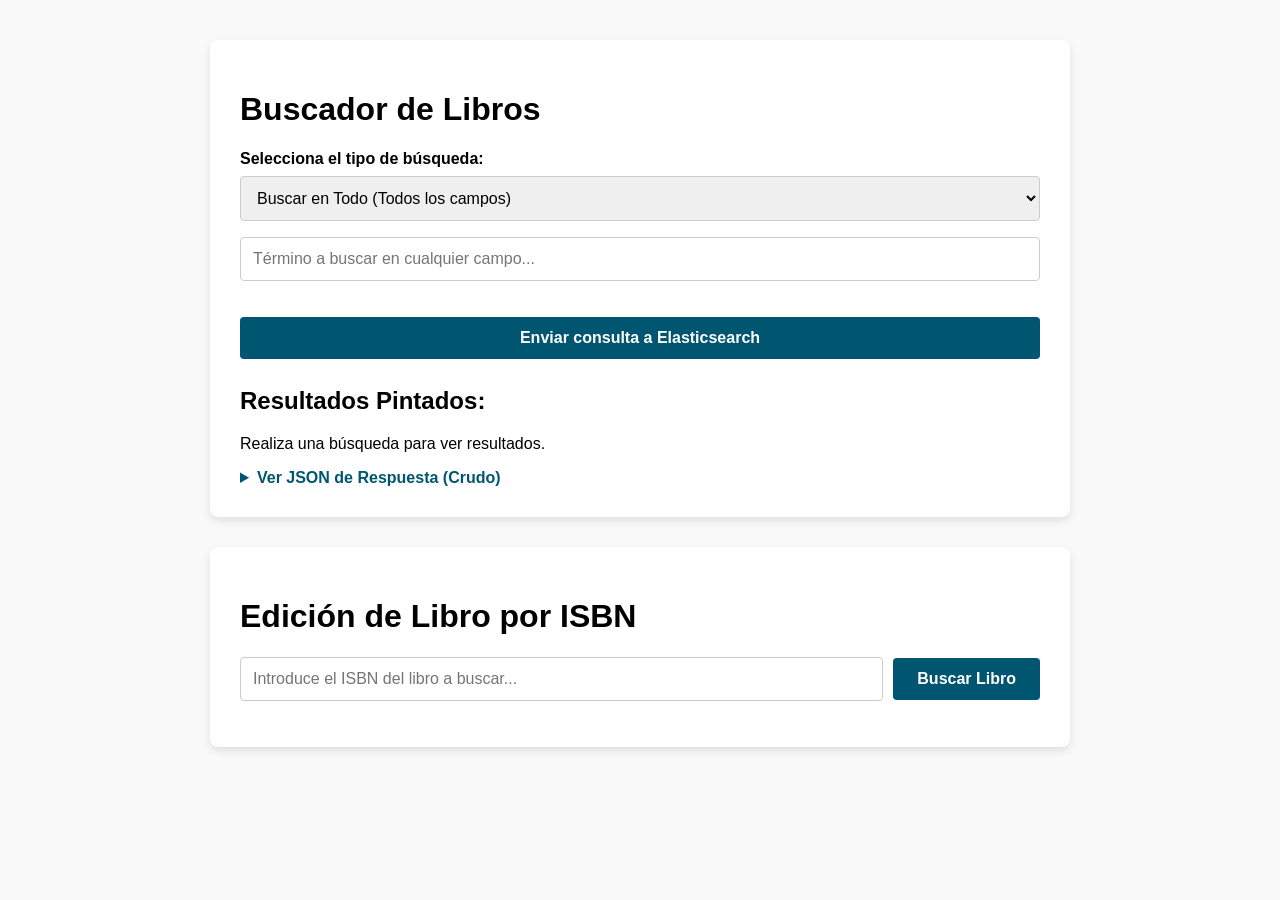
==== index.html @ 5ab81acf "Rename buscadorLibros.html to index.html" ====
<!DOCTYPE html>
<html lang="es">
<head>
    <meta charset="UTF-8">
    <title>Gestión de Libros - Elasticsearch</title>
    <style>
        body { font-family: 'Segoe UI', Tahoma, Geneva, Verdana, sans-serif; margin: 40px; background-color: #f9f9f9; }
        .container { max-width: 800px; margin: auto; background: white; padding: 30px; border-radius: 8px; box-shadow: 0 4px 8px rgba(0,0,0,0.1); margin-bottom: 30px;}
        select, input, button { padding: 12px; margin: 8px 0; font-size: 16px; border: 1px solid #ccc; border-radius: 4px; width: 100%; box-sizing: border-box; }
        button { background-color: #005571; color: white; cursor: pointer; font-weight: bold; border: none; }
        button:hover { background-color: #003d52; }
        .btn-success { background-color: #28a745; }
        .btn-success:hover { background-color: #218838; }
        .input-group { display: none; margin-bottom: 20px; }
        .active { display: block; }
        pre { background: #2d2d2d; color: #f8f8f2; padding: 15px; border-radius: 5px; overflow-x: auto; font-size: 14px; }
        .result-item { border-left: 4px solid #005571; background: #f4f4f4; padding: 10px 15px; margin-bottom: 10px; border-radius: 0 4px 4px 0; }
        
        /* Estilos para el bloque de edición */
        .flex-row { display: flex; gap: 10px; align-items: center; }
        .flex-row input { flex: 1; margin: 0; }
        .flex-row button { width: auto; margin: 0; padding: 12px 24px; }
        .edit-form { background: #fdfdfd; border: 1px solid #e0e0e0; padding: 20px; border-radius: 5px; display: none; margin-top: 15px; }
        .edit-form label { font-weight: bold; color: #333; display: block; margin-top: 10px; }
        .msg { font-weight: bold; margin-top: 10px; }
    </style>
</head>
<body>

    <div class="container">
        <h1>Buscador de Libros</h1>
        
        <label for="tipoBusqueda"><strong>Selecciona el tipo de búsqueda:</strong></label>
        <select id="tipoBusqueda" onchange="cambiarInputs()">
            <option value="all" selected>Buscar en Todo (Todos los campos)</option>
            <option value="title">Título del Libro</option>
            <option value="author">Autor</option>
            <option value="year">Año de Publicación</option>
            <option value="publisher">Editorial</option>
        </select>

        <div id="input-all" class="input-group active">
            <input type="text" id="val-all" placeholder="Término a buscar en cualquier campo...">
        </div>
        <div id="input-title" class="input-group">
            <input type="text" id="val-title" placeholder="Escribe el título (ej: Harry Potter)...">
        </div>
        <div id="input-author" class="input-group">
            <input type="text" id="val-author" placeholder="Escribe el autor (ej: Tolkien)...">
        </div>
        <div id="input-year" class="input-group">
            <input type="number" id="val-year-desde" placeholder="Año de inicio (ej: 1990)...">
            <input type="number" id="val-year-hasta" placeholder="Año de fin (ej: 2005)...">
        </div>
        <div id="input-publisher" class="input-group">
            <input type="text" id="val-pub-inc" placeholder="Editorial que DEBE contener...">
            <input type="text" id="val-pub-exc" placeholder="Editorial que NO debe contener...">
        </div>

        <button onclick="buscar()">Enviar consulta a Elasticsearch</button>

        <h2>Resultados Pintados:</h2>
        <div id="resultados"><p>Realiza una búsqueda para ver resultados.</p></div>
        
        <details>
            <summary style="cursor: pointer; font-weight: bold; color: #005571;">Ver JSON de Respuesta (Crudo)</summary>
            <pre id="jsonCrudo">Esperando respuesta del servidor...</pre>
        </details>
    </div>

    <div class="container">
        <h1>Edición de Libro por ISBN</h1>
        
        <div class="flex-row">
            <input type="text" id="search-isbn" placeholder="Introduce el ISBN del libro a buscar...">
            <button onclick="buscarPorISBN()">Buscar Libro</button>
        </div>
        <p id="msg-busqueda" class="msg"></p>

        <div id="formulario-edicion" class="edit-form">
            <input type="hidden" id="edit-doc-id">
            
            <label>ISBN (Lectura):</label>
            <input type="text" id="edit-isbn" disabled style="background:#eee;">
            
            <label>Título del Libro:</label>
            <input type="text" id="edit-title">
            
            <label>Autor:</label>
            <input type="text" id="edit-author">
            
            <label>Año de Publicación:</label>
            <input type="number" id="edit-year">
            
            <label>Editorial:</label>
            <input type="text" id="edit-publisher">
            
            <button class="btn-success" onclick="actualizarLibro()">Actualizar Datos</button>
            <p id="msg-actualizacion" class="msg"></p>
        </div>
    </div>

    <script>
        // --- CONFIGURACIÓN GLOBAL ---
        // ¡OJO! Asegúrate de que este es el nombre de tu índice
        const INDICE = "libros-intento1"; 
        const BASE_URL = `http://localhost:9200/${INDICE}`;

        // ==========================================
        // LÓGICA DE LA PARTE 1 (BUSCADOR)
        // ==========================================
        function cambiarInputs() {
            document.querySelectorAll('.input-group').forEach(el => el.classList.remove('active'));
            const seleccion = document.getElementById('tipoBusqueda').value;
            document.getElementById('input-' + seleccion).classList.add('active');
        }

        async function buscar() {
            const tipo = document.getElementById('tipoBusqueda').value;
            const url = `${BASE_URL}/_search/template`;
            let bodyData = {};

            if (tipo === 'all') {
                bodyData = { id: "template_libros_multiple", params: { termino_busqueda: document.getElementById('val-all').value } };
            } else if (tipo === 'title') {
                bodyData = { id: "template_libro_titulo", params: { titulo: document.getElementById('val-title').value } };
            } else if (tipo === 'author') {
                bodyData = { id: "template_libro_autor", params: { autor: document.getElementById('val-author').value } };
            } else if (tipo === 'year') {
                bodyData = { id: "template_libro_anyoPublicacion", params: { anio_desde: document.getElementById('val-year-desde').value, anio_hasta: document.getElementById('val-year-hasta').value } };
            } else if (tipo === 'publisher') {
                bodyData = { id: "template_libro_editorial", params: { editorial_incluir: document.getElementById('val-pub-inc').value, editorial_excluir: document.getElementById('val-pub-exc').value } };
            }

            try {
                const response = await fetch(url, {
                    method: 'POST',
                    headers: { 'Content-Type': 'application/json' },
                    body: JSON.stringify(bodyData)
                });
                const data = await response.json();
                
                document.getElementById('jsonCrudo').textContent = JSON.stringify(data, null, 2);
                const resultadosDiv = document.getElementById('resultados');
                resultadosDiv.innerHTML = ''; 
                
                if(data.hits && data.hits.hits.length > 0) {
                    data.hits.hits.forEach(hit => {
                        const src = hit._source;
                        resultadosDiv.innerHTML += `
                            <div class="result-item">
                                <strong>${src['titulo']}</strong><br>
                                🧔 ${src['autor']} | 📅 ${src['anyoPublicacion']} | 🏢 ${src['editorial']} | 📖 ISBN: ${src['isbn'] || 'N/A'}
                            </div>
                        `;
                    });
                } else {
                    resultadosDiv.innerHTML = '<p style="color:red;">No se encontraron libros.</p>';
                }
            } catch (error) {
                document.getElementById('jsonCrudo').textContent = "Error: " + error.message;
            }
        }

        // ==========================================
        // LÓGICA DE LA PARTE 2 (EDICIÓN)
        // ==========================================
        
        // Función para buscar un libro específico por su ISBN
        async function buscarPorISBN() {
            const isbnBuscado = document.getElementById('search-isbn').value;
            const url = `${BASE_URL}/_search`;
            
            const queryData = {
                "query": {
                    "match": { "isbn": isbnBuscado }
                }
            };

            try {
                const response = await fetch(url, {
                    method: 'POST',
                    headers: { 'Content-Type': 'application/json' },
                    body: JSON.stringify(queryData)
                });
                const data = await response.json();

                const msgElement = document.getElementById('msg-busqueda');
                const formElement = document.getElementById('formulario-edicion');
                document.getElementById('msg-actualizacion').textContent = ''; // Limpiar mensajes anteriores

                if (data.hits && data.hits.hits.length > 0) {
                    // Tomamos el primer resultado que coincida
                    const libro = data.hits.hits[0];
                    const src = libro._source;

                    // Rellenamos el formulario
                    document.getElementById('edit-doc-id').value = libro._id; // ¡El ID interno!
                    document.getElementById('edit-isbn').value = src['isbn'] || isbnBuscado;
                    document.getElementById('edit-title').value = src['titulo'] || '';
                    document.getElementById('edit-author').value = src['autor'] || '';
                    document.getElementById('edit-year').value = src['anyoPublicacion'] || '';
                    document.getElementById('edit-publisher').value = src['editorial'] || '';
                    msgElement.textContent = '✅ Libro encontrado. Ya puedes editarlo.';
                    msgElement.style.color = 'green';
                    formElement.style.display = 'block'; // Mostramos el formulario
                } else {
                    msgElement.textContent = '❌ No se encontró ningún libro con ese ISBN.';
                    msgElement.style.color = 'red';
                    formElement.style.display = 'none'; // Ocultamos el formulario
                }

            } catch (error) {
                console.error("Error al buscar ISBN:", error);
            }
        }

        // Función para enviar los datos modificados al servidor
        async function actualizarLibro() {
            // Obtenemos el ID interno que guardamos oculto
            const docId = document.getElementById('edit-doc-id').value;
            
            // Endpoint de actualización: POST /indice/_update/id
            const url = `${BASE_URL}/_update/${docId}`;
            
            const datosActualizados = {
                "doc": {
                    "titulo": document.getElementById('edit-title').value,
                    "autor": document.getElementById('edit-author').value,
                    "anyoPublicacion": document.getElementById('edit-year').value,
                    "editorial": document.getElementById('edit-publisher').value
                }
            };

            try {
                const response = await fetch(url, {
                    method: 'POST',
                    headers: { 'Content-Type': 'application/json' },
                    body: JSON.stringify(datosActualizados)
                });
                const data = await response.json();
                
                const msgElement = document.getElementById('msg-actualizacion');

                if (data.result === "updated" || data.result === "noop") {
                    msgElement.textContent = "🎉 ¡Datos actualizados correctamente en Elasticsearch!";
                    msgElement.style.color = "green";
                } else {
                    msgElement.textContent = "⚠️ Hubo un problema al actualizar: " + JSON.stringify(data);
                    msgElement.style.color = "orange";
                }

            } catch (error) {
                console.error("Error al actualizar:", error);
                document.getElementById('msg-actualizacion').textContent = "❌ Error de conexión al actualizar.";
                document.getElementById('msg-actualizacion').style.color = "red";
            }
        }
    </script>
</body>
</html>
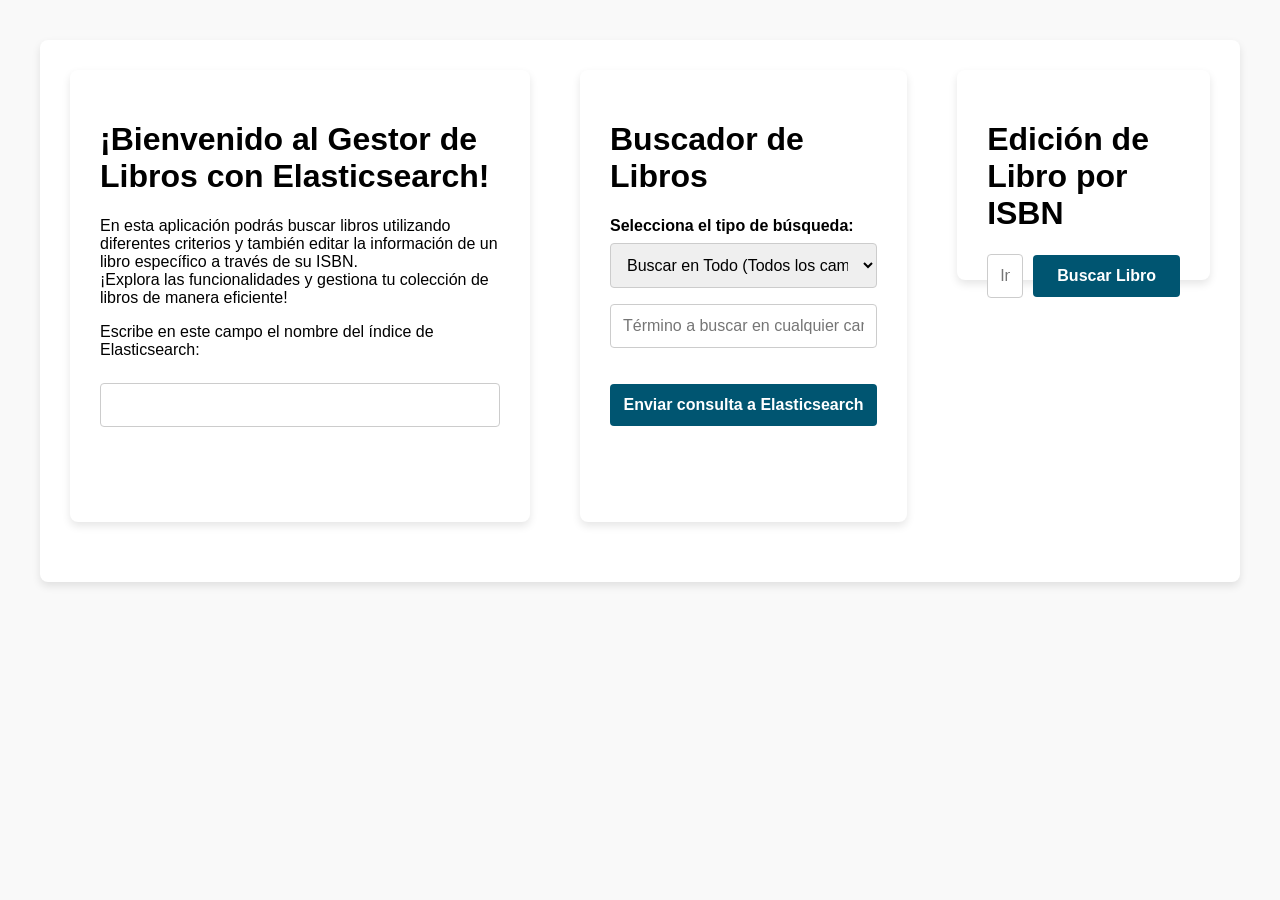
==== commit 9ebc6ec3: "Mejorado aspecto y funcionalidad" ====
--- a/index.html
+++ b/index.html
@@ -1,109 +1,111 @@
 <!DOCTYPE html>
 <html lang="es">
+
 <head>
     <meta charset="UTF-8">
     <title>Gestión de Libros - Elasticsearch</title>
-    <style>
-        body { font-family: 'Segoe UI', Tahoma, Geneva, Verdana, sans-serif; margin: 40px; background-color: #f9f9f9; }
-        .container { max-width: 800px; margin: auto; background: white; padding: 30px; border-radius: 8px; box-shadow: 0 4px 8px rgba(0,0,0,0.1); margin-bottom: 30px;}
-        select, input, button { padding: 12px; margin: 8px 0; font-size: 16px; border: 1px solid #ccc; border-radius: 4px; width: 100%; box-sizing: border-box; }
-        button { background-color: #005571; color: white; cursor: pointer; font-weight: bold; border: none; }
-        button:hover { background-color: #003d52; }
-        .btn-success { background-color: #28a745; }
-        .btn-success:hover { background-color: #218838; }
-        .input-group { display: none; margin-bottom: 20px; }
-        .active { display: block; }
-        pre { background: #2d2d2d; color: #f8f8f2; padding: 15px; border-radius: 5px; overflow-x: auto; font-size: 14px; }
-        .result-item { border-left: 4px solid #005571; background: #f4f4f4; padding: 10px 15px; margin-bottom: 10px; border-radius: 0 4px 4px 0; }
-        
-        /* Estilos para el bloque de edición */
-        .flex-row { display: flex; gap: 10px; align-items: center; }
-        .flex-row input { flex: 1; margin: 0; }
-        .flex-row button { width: auto; margin: 0; padding: 12px 24px; }
-        .edit-form { background: #fdfdfd; border: 1px solid #e0e0e0; padding: 20px; border-radius: 5px; display: none; margin-top: 15px; }
-        .edit-form label { font-weight: bold; color: #333; display: block; margin-top: 10px; }
-        .msg { font-weight: bold; margin-top: 10px; }
-    </style>
+    <link rel="stylesheet" href="style.css">
 </head>
+
 <body>
-
-    <div class="container">
-        <h1>Buscador de Libros</h1>
-        
-        <label for="tipoBusqueda"><strong>Selecciona el tipo de búsqueda:</strong></label>
-        <select id="tipoBusqueda" onchange="cambiarInputs()">
-            <option value="all" selected>Buscar en Todo (Todos los campos)</option>
-            <option value="title">Título del Libro</option>
-            <option value="author">Autor</option>
-            <option value="year">Año de Publicación</option>
-            <option value="publisher">Editorial</option>
-        </select>
-
-        <div id="input-all" class="input-group active">
-            <input type="text" id="val-all" placeholder="Término a buscar en cualquier campo...">
-        </div>
-        <div id="input-title" class="input-group">
-            <input type="text" id="val-title" placeholder="Escribe el título (ej: Harry Potter)...">
-        </div>
-        <div id="input-author" class="input-group">
-            <input type="text" id="val-author" placeholder="Escribe el autor (ej: Tolkien)...">
-        </div>
-        <div id="input-year" class="input-group">
-            <input type="number" id="val-year-desde" placeholder="Año de inicio (ej: 1990)...">
-            <input type="number" id="val-year-hasta" placeholder="Año de fin (ej: 2005)...">
-        </div>
-        <div id="input-publisher" class="input-group">
-            <input type="text" id="val-pub-inc" placeholder="Editorial que DEBE contener...">
-            <input type="text" id="val-pub-exc" placeholder="Editorial que NO debe contener...">
-        </div>
-
-        <button onclick="buscar()">Enviar consulta a Elasticsearch</button>
-
+    <div class="container-flex">
+        <div class="container-welcome">
+            <h1>¡Bienvenido al Gestor de Libros con Elasticsearch!</h1>
+            <p>En esta aplicación podrás buscar libros utilizando diferentes criterios y también editar la información
+                de un libro específico a través de su ISBN. <br> ¡Explora las funcionalidades y gestiona tu colección de
+                libros de manera eficiente!</p>
+            <p>Escribe en este campo el nombre del índice de Elasticsearch:</p><input id="nombre-indice" type="text">
+        </div>
+
+        <div class="container-busqueda">
+            <h1>Buscador de Libros</h1>
+
+            <label for="tipoBusqueda"><strong>Selecciona el tipo de búsqueda:</strong></label>
+            <select id="tipoBusqueda" onchange="cambiarInputs()">
+                <option value="all" selected>Buscar en Todo (Todos los campos)</option>
+                <option value="title">Título del Libro</option>
+                <option value="author">Autor</option>
+                <option value="year">Año de Publicación</option>
+                <option value="publisher">Editorial</option>
+            </select>
+
+            <div id="input-all" class="input-group active">
+                <input type="text" id="val-all" placeholder="Término a buscar en cualquier campo...">
+            </div>
+            <div id="input-title" class="input-group">
+                <input type="text" id="val-title" placeholder="Escribe el título (ej: Harry Potter)...">
+            </div>
+            <div id="input-author" class="input-group">
+                <input type="text" id="val-author" placeholder="Escribe el autor (ej: Tolkien)...">
+            </div>
+            <div id="input-year" class="input-group">
+                <input type="number" id="val-year-desde" placeholder="Año de inicio (ej: 1990)...">
+                <input type="number" id="val-year-hasta" placeholder="Año de fin (ej: 2005)...">
+            </div>
+            <div id="input-publisher" class="input-group">
+                <input type="text" id="val-pub-inc" placeholder="Editorial que DEBE contener...">
+                <input type="text" id="val-pub-exc" placeholder="Editorial que NO debe contener...">
+            </div>
+
+            <button onclick="buscar()">Enviar consulta a Elasticsearch</button>
+        </div>
+
+        <div class="container-edicion-ISBN">
+            <h1>Edición de Libro por ISBN</h1>
+
+            <div class="flex-row">
+                <input type="text" id="search-isbn" placeholder="Introduce el ISBN del libro a buscar...">
+                <button onclick="buscarPorISBN()">Buscar Libro</button>
+            </div>
+            <p id="msg-busqueda" class="msg"></p>
+        </div>
+    </div>
+
+    <div id="container-editar-libro" class="container-editar-libro">
+            <div id="formulario-edicion" class="edit-form">
+                <input type="hidden" id="edit-doc-id">
+
+                <label>ISBN (Lectura):</label>
+                <input type="text" id="edit-isbn" disabled style="background:#eee;">
+
+                <label>Título del Libro:</label>
+                <input type="text" id="edit-title">
+
+                <label>Autor:</label>
+                <input type="text" id="edit-author">
+
+                <label>Año de Publicación:</label>
+                <input type="number" id="edit-year">
+
+                <label>Editorial:</label>
+                <input type="text" id="edit-publisher">
+
+                <button class="btn-success" onclick="actualizarLibro()">Actualizar Datos</button>
+                <p id="msg-actualizacion" class="msg"></p>
+            </div>
+        </div>
+
+    <div id="container-resultados-busqueda" class="container-resultados-busqueda">
         <h2>Resultados Pintados:</h2>
-        <div id="resultados"><p>Realiza una búsqueda para ver resultados.</p></div>
-        
-        <details>
-            <summary style="cursor: pointer; font-weight: bold; color: #005571;">Ver JSON de Respuesta (Crudo)</summary>
-            <pre id="jsonCrudo">Esperando respuesta del servidor...</pre>
-        </details>
+        <div id="resultados">
+            <p>Realiza una búsqueda para ver resultados.</p>
+        </div>
+
+        <div class="container-resultados-JSON">
+            <details>
+                <summary style="cursor: pointer; font-weight: bold; color: #005571;">Ver JSON de Respuesta (Crudo)
+                </summary>
+                <pre id="jsonCrudo">Esperando respuesta del servidor...</pre>
+            </details>
+        </div>
+
     </div>
 
-    <div class="container">
-        <h1>Edición de Libro por ISBN</h1>
-        
-        <div class="flex-row">
-            <input type="text" id="search-isbn" placeholder="Introduce el ISBN del libro a buscar...">
-            <button onclick="buscarPorISBN()">Buscar Libro</button>
-        </div>
-        <p id="msg-busqueda" class="msg"></p>
-
-        <div id="formulario-edicion" class="edit-form">
-            <input type="hidden" id="edit-doc-id">
-            
-            <label>ISBN (Lectura):</label>
-            <input type="text" id="edit-isbn" disabled style="background:#eee;">
-            
-            <label>Título del Libro:</label>
-            <input type="text" id="edit-title">
-            
-            <label>Autor:</label>
-            <input type="text" id="edit-author">
-            
-            <label>Año de Publicación:</label>
-            <input type="number" id="edit-year">
-            
-            <label>Editorial:</label>
-            <input type="text" id="edit-publisher">
-            
-            <button class="btn-success" onclick="actualizarLibro()">Actualizar Datos</button>
-            <p id="msg-actualizacion" class="msg"></p>
-        </div>
-    </div>
 
     <script>
         // --- CONFIGURACIÓN GLOBAL ---
         // ¡OJO! Asegúrate de que este es el nombre de tu índice
-        const INDICE = "libros-intento1"; 
+        const INDICE = document.getElementById('nombre-indice').value || 'libros'; // Puedes cambiar 'libros' por el nombre real de tu índice
         const BASE_URL = `http://localhost:9200/${INDICE}`;
 
         // ==========================================
@@ -139,12 +141,16 @@
                     body: JSON.stringify(bodyData)
                 });
                 const data = await response.json();
-                
+
+                // Mostrar el contenedor de resultados y ocultar el de edición
+                document.getElementById('container-resultados-busqueda').classList.add('visible');
+                document.getElementById('container-editar-libro').classList.remove('visible');
+
                 document.getElementById('jsonCrudo').textContent = JSON.stringify(data, null, 2);
                 const resultadosDiv = document.getElementById('resultados');
-                resultadosDiv.innerHTML = ''; 
-                
-                if(data.hits && data.hits.hits.length > 0) {
+                resultadosDiv.innerHTML = '';
+
+                if (data.hits && data.hits.hits.length > 0) {
                     data.hits.hits.forEach(hit => {
                         const src = hit._source;
                         resultadosDiv.innerHTML += `
@@ -165,12 +171,12 @@
         // ==========================================
         // LÓGICA DE LA PARTE 2 (EDICIÓN)
         // ==========================================
-        
+
         // Función para buscar un libro específico por su ISBN
         async function buscarPorISBN() {
             const isbnBuscado = document.getElementById('search-isbn').value;
             const url = `${BASE_URL}/_search`;
-            
+
             const queryData = {
                 "query": {
                     "match": { "isbn": isbnBuscado }
@@ -185,8 +191,12 @@
                 });
                 const data = await response.json();
 
+                // Ocultar el contenedor de resultados de búsqueda
+                document.getElementById('container-resultados-busqueda').classList.remove('visible');
+
                 const msgElement = document.getElementById('msg-busqueda');
                 const formElement = document.getElementById('formulario-edicion');
+                const containerEditar = document.getElementById('container-editar-libro');
                 document.getElementById('msg-actualizacion').textContent = ''; // Limpiar mensajes anteriores
 
                 if (data.hits && data.hits.hits.length > 0) {
@@ -204,10 +214,12 @@
                     msgElement.textContent = '✅ Libro encontrado. Ya puedes editarlo.';
                     msgElement.style.color = 'green';
                     formElement.style.display = 'block'; // Mostramos el formulario
+                    containerEditar.classList.add('visible'); // Mostramos el contenedor
                 } else {
                     msgElement.textContent = '❌ No se encontró ningún libro con ese ISBN.';
                     msgElement.style.color = 'red';
                     formElement.style.display = 'none'; // Ocultamos el formulario
+                    containerEditar.classList.remove('visible'); // Ocultamos el contenedor
                 }
 
             } catch (error) {
@@ -219,10 +231,10 @@
         async function actualizarLibro() {
             // Obtenemos el ID interno que guardamos oculto
             const docId = document.getElementById('edit-doc-id').value;
-            
+
             // Endpoint de actualización: POST /indice/_update/id
             const url = `${BASE_URL}/_update/${docId}`;
-            
+
             const datosActualizados = {
                 "doc": {
                     "titulo": document.getElementById('edit-title').value,
@@ -239,12 +251,18 @@
                     body: JSON.stringify(datosActualizados)
                 });
                 const data = await response.json();
-                
+
                 const msgElement = document.getElementById('msg-actualizacion');
 
                 if (data.result === "updated" || data.result === "noop") {
                     msgElement.textContent = "🎉 ¡Datos actualizados correctamente en Elasticsearch!";
                     msgElement.style.color = "green";
+                    // Ocultar el contenedor de edición después de 2 segundos
+                    setTimeout(() => {
+                        document.getElementById('container-editar-libro').classList.remove('visible');
+                        document.getElementById('msg-busqueda').hidden = true;
+                    }, 2000);
+                    
                 } else {
                     msgElement.textContent = "⚠️ Hubo un problema al actualizar: " + JSON.stringify(data);
                     msgElement.style.color = "orange";
@@ -258,4 +276,5 @@
         }
     </script>
 </body>
-</html>
+
+</html>
--- a/style.css
+++ b/style.css
@@ -0,0 +1,200 @@
+        body {
+            font-family: 'Segoe UI', Tahoma, Geneva, Verdana, sans-serif;
+            margin: 40px;
+            background-color: #f9f9f9;
+        }
+
+        .container-welcome {
+            max-width: 400px;
+            float: left;
+            background: white;
+            padding: 30px;
+            border-radius: 8px;
+            box-shadow: 0 4px 8px rgba(0, 0, 0, 0.1);
+            margin-bottom: 30px;
+        }
+
+        .container-resultados-busqueda{
+            background: white;
+            padding: 15px;
+            border-radius: 8px;
+            box-shadow: 0 4px 8px rgba(0, 0, 0, 0.1);
+            margin-top: 50px;
+            display: none;
+            flex-wrap: wrap;
+        }
+
+        .container-resultados-busqueda.visible {
+            display: flex;
+        }
+
+        .container-resultados-busqueda > h2 {
+            width: 100%;
+            flex-basis: 100%;
+            margin: 0 0 10px 0;
+            padding: 0;
+        }
+
+        #resultados {
+            flex: 1;
+            min-width: 400px;
+            max-height: 500px;
+            overflow-y: auto;
+        }
+
+        .container-resultados-JSON{
+            background: white;
+            flex: 1;
+            min-width: 300px;
+        }
+
+        .container-edicion-ISBN{
+            max-width: 600px;
+            height: 150px;
+            background: white;
+            padding: 30px;
+            border-radius: 8px;
+            box-shadow: 0 4px 8px rgba(0, 0, 0, 0.1);
+            margin-bottom: 30px;
+            margin-left: 50px;
+        }
+
+        .container-busqueda {
+            max-width: 600px;
+            height: 392px;
+            background: white;
+            padding: 30px;
+            border-radius: 8px;
+            box-shadow: 0 4px 8px rgba(0, 0, 0, 0.1);
+            margin-bottom: 30px;
+            margin-left: 50px;
+        }
+
+
+        .container-flex {
+            display: flex;
+            max-width: auto;
+            background: white;
+            padding: 30px;
+            border-radius: 8px;
+            box-shadow: 0 4px 8px rgba(0, 0, 0, 0.1);
+            margin-bottom: 30px;
+        }
+
+        .container-editar-libro{
+            background: white;
+            padding: 30px;
+            border-radius: 8px;
+            box-shadow: 0 4px 8px rgba(0, 0, 0, 0.1);
+            margin-top: 50px;
+            display: none;
+            width: 100%;
+            box-sizing: border-box;
+        }
+
+        .container-editar-libro.visible {
+            display: block;
+        }
+
+        select,
+        input,
+        button {
+            padding: 12px;
+            margin: 8px 0;
+            font-size: 16px;
+            border: 1px solid #ccc;
+            border-radius: 4px;
+            width: 100%;
+            box-sizing: border-box;
+        }
+
+        button {
+            background-color: #005571;
+            color: white;
+            cursor: pointer;
+            font-weight: bold;
+            border: none;
+        }
+
+        button:hover {
+            background-color: #003d52;
+        }
+
+        .btn-success {
+            background-color: #28a745;
+        }
+
+        .btn-success:hover {
+            background-color: #218838;
+        }
+
+        .input-group {
+            display: none;
+            margin-bottom: 20px;
+        }
+
+        .active {
+            display: block;
+        }
+
+        pre {
+            background: #2d2d2d;
+            color: #f8f8f2;
+            padding: 15px;
+            border-radius: 5px;
+            overflow-x: auto;
+            font-size: 14px;
+        }
+
+        .container-resultados-JSON pre {
+            max-height: 500px;
+            overflow-y: auto;
+        }
+
+        .result-item {
+            width: 750px;
+            border-left: 4px solid #005571;
+            background: #f4f4f4;
+            padding: 10px 15px;
+            margin-bottom: 10px;
+            border-radius: 0 4px 4px 0;
+        }
+
+        /* Estilos para el bloque de edición */
+        .flex-row {
+            display: flex;
+            gap: 10px;
+            align-items: center;
+        }
+
+        .flex-row input {
+            flex: 1;
+            margin: 0;
+        }
+
+        .flex-row button {
+            width: auto;
+            margin: 0;
+            padding: 12px 24px;
+        }
+
+        .edit-form {
+            background: #fdfdfd;
+            border: 1px solid #e0e0e0;
+            padding: 20px;
+            border-radius: 5px;
+            display: none;
+            margin-top: 15px;
+        }
+
+        .edit-form label {
+            font-weight: bold;
+            color: #333;
+            display: block;
+            margin-top: 10px;
+        }
+
+        .msg {
+            font-weight: bold;
+            margin-top: 10px;
+        }
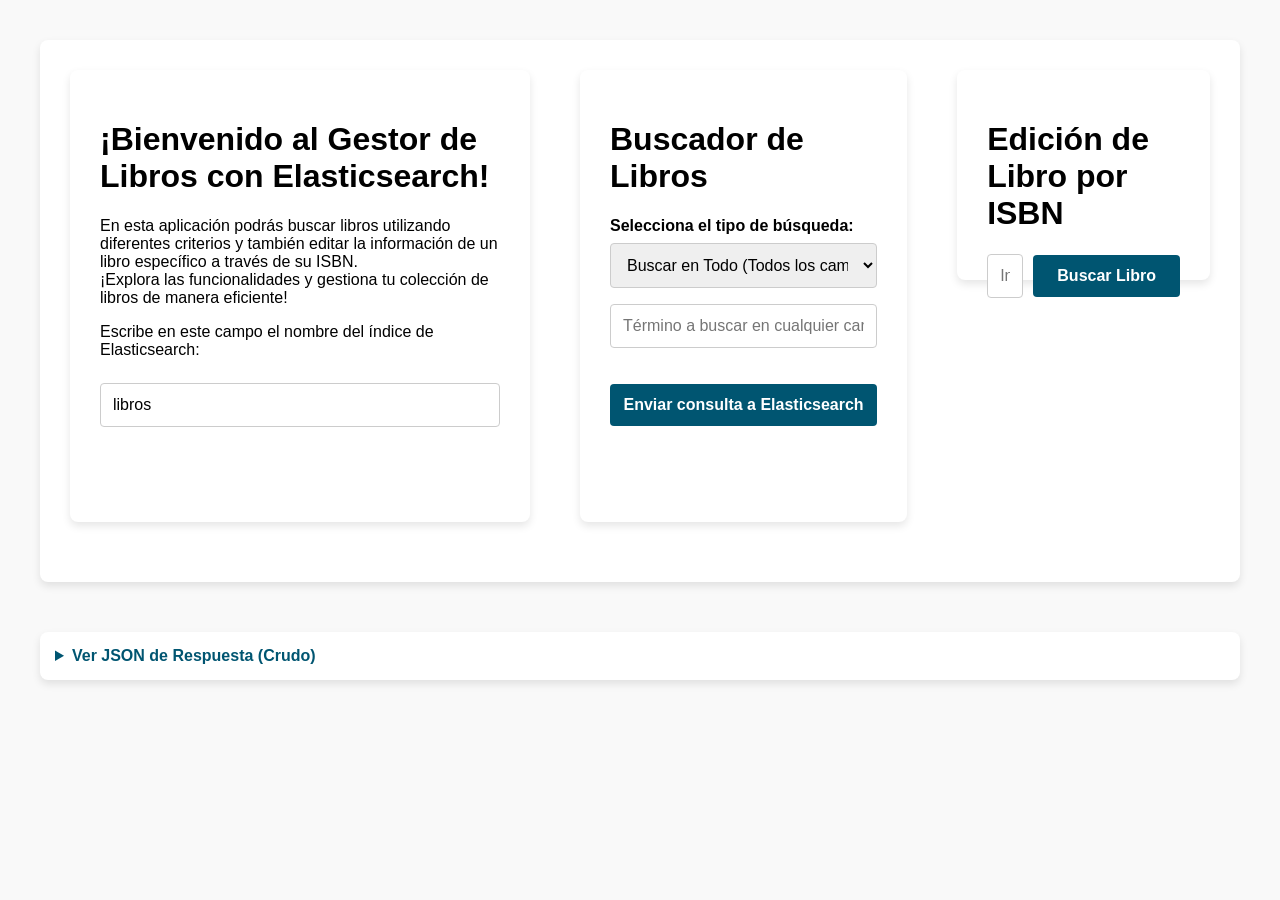
==== commit fd47b89d: "Actualizacion de funcionalidad y vistas" ====
--- a/index.html
+++ b/index.html
@@ -14,14 +14,15 @@
             <p>En esta aplicación podrás buscar libros utilizando diferentes criterios y también editar la información
                 de un libro específico a través de su ISBN. <br> ¡Explora las funcionalidades y gestiona tu colección de
                 libros de manera eficiente!</p>
-            <p>Escribe en este campo el nombre del índice de Elasticsearch:</p><input id="nombre-indice" type="text">
+            <p>Escribe en este campo el nombre del índice de Elasticsearch:</p>
+            <input id="nombre-indice" type="text" value="libros">
         </div>
 
         <div class="container-busqueda">
             <h1>Buscador de Libros</h1>
 
             <label for="tipoBusqueda"><strong>Selecciona el tipo de búsqueda:</strong></label>
-            <select id="tipoBusqueda" onchange="cambiarInputs()">
+            <select id="tipoBusqueda">
                 <option value="all" selected>Buscar en Todo (Todos los campos)</option>
                 <option value="title">Título del Libro</option>
                 <option value="author">Autor</option>
@@ -47,7 +48,7 @@
                 <input type="text" id="val-pub-exc" placeholder="Editorial que NO debe contener...">
             </div>
 
-            <button onclick="buscar()">Enviar consulta a Elasticsearch</button>
+            <button id="btn-buscar">Enviar consulta a Elasticsearch</button>
         </div>
 
         <div class="container-edicion-ISBN">
@@ -55,226 +56,72 @@
 
             <div class="flex-row">
                 <input type="text" id="search-isbn" placeholder="Introduce el ISBN del libro a buscar...">
-                <button onclick="buscarPorISBN()">Buscar Libro</button>
+                <button id="btn-buscar-isbn">Buscar Libro</button>
             </div>
             <p id="msg-busqueda" class="msg"></p>
         </div>
     </div>
 
     <div id="container-editar-libro" class="container-editar-libro">
-            <div id="formulario-edicion" class="edit-form">
-                <input type="hidden" id="edit-doc-id">
+        <div id="formulario-edicion" class="edit-form" style="display: none;">
+            <input type="hidden" id="edit-doc-id">
 
-                <label>ISBN (Lectura):</label>
-                <input type="text" id="edit-isbn" disabled style="background:#eee;">
+            <label>ISBN (Lectura):</label>
+            <input type="text" id="edit-isbn" disabled style="background:#eee;">
 
-                <label>Título del Libro:</label>
-                <input type="text" id="edit-title">
+            <label>Título del Libro:</label>
+            <input type="text" id="edit-title">
 
-                <label>Autor:</label>
-                <input type="text" id="edit-author">
+            <label>Autor:</label>
+            <input type="text" id="edit-author">
 
-                <label>Año de Publicación:</label>
-                <input type="number" id="edit-year">
+            <label>Año de Publicación:</label>
+            <input type="number" id="edit-year">
 
-                <label>Editorial:</label>
-                <input type="text" id="edit-publisher">
+            <label>Editorial:</label>
+            <input type="text" id="edit-publisher">
 
-                <button class="btn-success" onclick="actualizarLibro()">Actualizar Datos</button>
-                <p id="msg-actualizacion" class="msg"></p>
-            </div>
+            <button id="btn-actualizar" class="btn-success">Actualizar Datos</button>
+            <p id="msg-actualizacion" class="msg"></p>
         </div>
+    </div>
 
     <div id="container-resultados-busqueda" class="container-resultados-busqueda">
         <h2>Resultados Pintados:</h2>
-        <div id="resultados">
-            <p>Realiza una búsqueda para ver resultados.</p>
+        
+        <div id="wrapper-resultados-portada" class="wrapper-resultados">
+            
+            <div id="columna-resultados">
+                <div id="resultados" class="grid-2-cols">
+                    <p>Realiza una búsqueda para ver resultados.</p>
+                </div>
+            </div>
+
+            <div id="columna-portada" class="oculto">
+                <button id="btn-cerrar-portada">❌ Cerrar</button>
+                <h3 id="titulo-portada" style="text-align: center; margin-top: 0;">Título</h3>
+                <img id="img-portada" src="" alt="Portada del libro">
+            </div>
+
         </div>
 
-        <div class="container-resultados-JSON">
+        <div id="controles-paginacion" style="display:none; text-align: center; margin-top: 20px; gap: 10px;">
+            <button id="btn-anterior">← Anterior</button>
+            <span id="info-paginacion" style="margin: 0 20px; font-weight: bold;">Página <span id="pagina-actual">1</span> de <span id="total-paginas">1</span></span>
+            <button id="btn-siguiente">Siguiente →</button>
+        </div>
+
+        
+    </div>
+
+    <div class="container-resultados-JSON">
             <details>
-                <summary style="cursor: pointer; font-weight: bold; color: #005571;">Ver JSON de Respuesta (Crudo)
-                </summary>
+                <summary style="cursor: pointer; font-weight: bold; color: #005571;">Ver JSON de Respuesta (Crudo)</summary>
                 <pre id="jsonCrudo">Esperando respuesta del servidor...</pre>
             </details>
-        </div>
-
     </div>
 
-
-    <script>
-        // --- CONFIGURACIÓN GLOBAL ---
-        // ¡OJO! Asegúrate de que este es el nombre de tu índice
-        const INDICE = document.getElementById('nombre-indice').value || 'libros'; // Puedes cambiar 'libros' por el nombre real de tu índice
-        const BASE_URL = `http://localhost:9200/${INDICE}`;
-
-        // ==========================================
-        // LÓGICA DE LA PARTE 1 (BUSCADOR)
-        // ==========================================
-        function cambiarInputs() {
-            document.querySelectorAll('.input-group').forEach(el => el.classList.remove('active'));
-            const seleccion = document.getElementById('tipoBusqueda').value;
-            document.getElementById('input-' + seleccion).classList.add('active');
-        }
-
-        async function buscar() {
-            const tipo = document.getElementById('tipoBusqueda').value;
-            const url = `${BASE_URL}/_search/template`;
-            let bodyData = {};
-
-            if (tipo === 'all') {
-                bodyData = { id: "template_libros_multiple", params: { termino_busqueda: document.getElementById('val-all').value } };
-            } else if (tipo === 'title') {
-                bodyData = { id: "template_libro_titulo", params: { titulo: document.getElementById('val-title').value } };
-            } else if (tipo === 'author') {
-                bodyData = { id: "template_libro_autor", params: { autor: document.getElementById('val-author').value } };
-            } else if (tipo === 'year') {
-                bodyData = { id: "template_libro_anyoPublicacion", params: { anio_desde: document.getElementById('val-year-desde').value, anio_hasta: document.getElementById('val-year-hasta').value } };
-            } else if (tipo === 'publisher') {
-                bodyData = { id: "template_libro_editorial", params: { editorial_incluir: document.getElementById('val-pub-inc').value, editorial_excluir: document.getElementById('val-pub-exc').value } };
-            }
-
-            try {
-                const response = await fetch(url, {
-                    method: 'POST',
-                    headers: { 'Content-Type': 'application/json' },
-                    body: JSON.stringify(bodyData)
-                });
-                const data = await response.json();
-
-                // Mostrar el contenedor de resultados y ocultar el de edición
-                document.getElementById('container-resultados-busqueda').classList.add('visible');
-                document.getElementById('container-editar-libro').classList.remove('visible');
-
-                document.getElementById('jsonCrudo').textContent = JSON.stringify(data, null, 2);
-                const resultadosDiv = document.getElementById('resultados');
-                resultadosDiv.innerHTML = '';
-
-                if (data.hits && data.hits.hits.length > 0) {
-                    data.hits.hits.forEach(hit => {
-                        const src = hit._source;
-                        resultadosDiv.innerHTML += `
-                            <div class="result-item">
-                                <strong>${src['titulo']}</strong><br>
-                                🧔 ${src['autor']} | 📅 ${src['anyoPublicacion']} | 🏢 ${src['editorial']} | 📖 ISBN: ${src['isbn'] || 'N/A'}
-                            </div>
-                        `;
-                    });
-                } else {
-                    resultadosDiv.innerHTML = '<p style="color:red;">No se encontraron libros.</p>';
-                }
-            } catch (error) {
-                document.getElementById('jsonCrudo').textContent = "Error: " + error.message;
-            }
-        }
-
-        // ==========================================
-        // LÓGICA DE LA PARTE 2 (EDICIÓN)
-        // ==========================================
-
-        // Función para buscar un libro específico por su ISBN
-        async function buscarPorISBN() {
-            const isbnBuscado = document.getElementById('search-isbn').value;
-            const url = `${BASE_URL}/_search`;
-
-            const queryData = {
-                "query": {
-                    "match": { "isbn": isbnBuscado }
-                }
-            };
-
-            try {
-                const response = await fetch(url, {
-                    method: 'POST',
-                    headers: { 'Content-Type': 'application/json' },
-                    body: JSON.stringify(queryData)
-                });
-                const data = await response.json();
-
-                // Ocultar el contenedor de resultados de búsqueda
-                document.getElementById('container-resultados-busqueda').classList.remove('visible');
-
-                const msgElement = document.getElementById('msg-busqueda');
-                const formElement = document.getElementById('formulario-edicion');
-                const containerEditar = document.getElementById('container-editar-libro');
-                document.getElementById('msg-actualizacion').textContent = ''; // Limpiar mensajes anteriores
-
-                if (data.hits && data.hits.hits.length > 0) {
-                    // Tomamos el primer resultado que coincida
-                    const libro = data.hits.hits[0];
-                    const src = libro._source;
-
-                    // Rellenamos el formulario
-                    document.getElementById('edit-doc-id').value = libro._id; // ¡El ID interno!
-                    document.getElementById('edit-isbn').value = src['isbn'] || isbnBuscado;
-                    document.getElementById('edit-title').value = src['titulo'] || '';
-                    document.getElementById('edit-author').value = src['autor'] || '';
-                    document.getElementById('edit-year').value = src['anyoPublicacion'] || '';
-                    document.getElementById('edit-publisher').value = src['editorial'] || '';
-                    msgElement.textContent = '✅ Libro encontrado. Ya puedes editarlo.';
-                    msgElement.style.color = 'green';
-                    formElement.style.display = 'block'; // Mostramos el formulario
-                    containerEditar.classList.add('visible'); // Mostramos el contenedor
-                } else {
-                    msgElement.textContent = '❌ No se encontró ningún libro con ese ISBN.';
-                    msgElement.style.color = 'red';
-                    formElement.style.display = 'none'; // Ocultamos el formulario
-                    containerEditar.classList.remove('visible'); // Ocultamos el contenedor
-                }
-
-            } catch (error) {
-                console.error("Error al buscar ISBN:", error);
-            }
-        }
-
-        // Función para enviar los datos modificados al servidor
-        async function actualizarLibro() {
-            // Obtenemos el ID interno que guardamos oculto
-            const docId = document.getElementById('edit-doc-id').value;
-
-            // Endpoint de actualización: POST /indice/_update/id
-            const url = `${BASE_URL}/_update/${docId}`;
-
-            const datosActualizados = {
-                "doc": {
-                    "titulo": document.getElementById('edit-title').value,
-                    "autor": document.getElementById('edit-author').value,
-                    "anyoPublicacion": document.getElementById('edit-year').value,
-                    "editorial": document.getElementById('edit-publisher').value
-                }
-            };
-
-            try {
-                const response = await fetch(url, {
-                    method: 'POST',
-                    headers: { 'Content-Type': 'application/json' },
-                    body: JSON.stringify(datosActualizados)
-                });
-                const data = await response.json();
-
-                const msgElement = document.getElementById('msg-actualizacion');
-
-                if (data.result === "updated" || data.result === "noop") {
-                    msgElement.textContent = "🎉 ¡Datos actualizados correctamente en Elasticsearch!";
-                    msgElement.style.color = "green";
-                    // Ocultar el contenedor de edición después de 2 segundos
-                    setTimeout(() => {
-                        document.getElementById('container-editar-libro').classList.remove('visible');
-                        document.getElementById('msg-busqueda').hidden = true;
-                    }, 2000);
-                    
-                } else {
-                    msgElement.textContent = "⚠️ Hubo un problema al actualizar: " + JSON.stringify(data);
-                    msgElement.style.color = "orange";
-                }
-
-            } catch (error) {
-                console.error("Error al actualizar:", error);
-                document.getElementById('msg-actualizacion').textContent = "❌ Error de conexión al actualizar.";
-                document.getElementById('msg-actualizacion').style.color = "red";
-            }
-        }
-    </script>
+    <script src="app.js" defer></script>
 </body>
 
 </html>
--- a/style.css
+++ b/style.css
@@ -14,7 +14,7 @@
             margin-bottom: 30px;
         }
 
-        .container-resultados-busqueda{
+        .container-resultados-busqueda {
             background: white;
             padding: 15px;
             border-radius: 8px;
@@ -28,7 +28,7 @@
             display: flex;
         }
 
-        .container-resultados-busqueda > h2 {
+        .container-resultados-busqueda>h2 {
             width: 100%;
             flex-basis: 100%;
             margin: 0 0 10px 0;
@@ -42,13 +42,16 @@
             overflow-y: auto;
         }
 
-        .container-resultados-JSON{
-            background: white;
-            flex: 1;
+        .container-resultados-JSON {
+            background: white;
             min-width: 300px;
-        }
-
-        .container-edicion-ISBN{
+            padding: 15px;
+            border-radius: 8px;
+            box-shadow: 0 4px 8px rgba(0, 0, 0, 0.1);
+            margin-top: 50px;
+        }
+
+        .container-edicion-ISBN {
             max-width: 600px;
             height: 150px;
             background: white;
@@ -81,7 +84,7 @@
             margin-bottom: 30px;
         }
 
-        .container-editar-libro{
+        .container-editar-libro {
             background: white;
             padding: 30px;
             border-radius: 8px;
@@ -197,4 +200,153 @@
         .msg {
             font-weight: bold;
             margin-top: 10px;
+        }
+
+        /* Estilos para controles de paginación */
+        #controles-paginacion {
+            display: flex;
+            justify-content: center;
+            align-items: center;
+            width: 100%;
+            margin-top: 20px;
+            padding-top: 20px;
+            border-top: 1px solid #e0e0e0;
+        }
+
+        #controles-paginacion button {
+            background-color: #005571;
+            color: white;
+            border: none;
+            padding: 10px 20px;
+            border-radius: 5px;
+            cursor: pointer;
+            font-weight: bold;
+            transition: background-color 0.3s;
+        }
+
+        #controles-paginacion button:hover:not(:disabled) {
+            background-color: #003d52;
+        }
+
+        #controles-paginacion button:disabled {
+            background-color: #b0b0b0;
+            cursor: not-allowed;
+        }
+
+        #info-paginacion {
+            font-size: 14px;
+            color: #333;
+        }
+
+        /* =========================================
+   DISEÑO DE RESULTADOS Y PORTADA
+========================================= */
+
+        /* Contenedor principal para la animación de contraer/expandir */
+        .wrapper-resultados {
+            display: flex;
+            gap: 20px;
+            transition: all 0.3s ease;
+        }
+
+        /* Columna izquierda (Resultados) */
+        #columna-resultados {
+            flex: 1;
+            /* Ocupa todo el ancho por defecto */
+            transition: all 0.3s ease;
+        }
+
+        /* Cuando se activa la portada, la columna izquierda se encoge al 65% */
+        .wrapper-resultados.mostrar-portada #columna-resultados {
+            flex: 0 0 65%;
+        }
+
+        /* Grid de 2 columnas para los registros */
+        .grid-2-cols {
+            display: grid;
+            gap: 15px;
+            grid-template-columns: repeat(2, 1fr);
+        }
+
+        /* Solución al desbordamiento en result-item */
+        .result-item {
+            width: 400px;
+            border: 1px solid #ccc;
+            padding: 15px;
+            border-radius: 8px;
+            background-color: #f9f9f9;
+
+            /* Evita el overflow cortando las palabras largas */
+            word-wrap: break-word;
+            overflow-wrap: break-word;
+            overflow: hidden;
+
+            /* Flexbox interno para empujar el botón abajo */
+            display: flex;
+            flex-direction: column;
+            justify-content: space-between;
+        }
+
+        /* Columna derecha (Panel de Portada) */
+        #columna-portada {
+            flex: 0 0 32%;
+            display: flex;
+            flex-direction: column;
+            align-items: center;
+            border: 1px solid #ddd;
+            padding: 20px;
+            border-radius: 8px;
+            background-color: #fff;
+            box-shadow: 0 4px 10px rgba(0, 0, 0, 0.1);
+            position: sticky;
+            top: 20px;
+            height: fit-content;
+            max-height: calc(100vh - 40px);
+            overflow-y: auto;
+        }
+
+        #columna-portada.oculto {
+            display: none;
+            /* Se oculta por defecto */
+        }
+
+        /* La imagen de la portada */
+        #img-portada {
+            width: 100%;
+            max-width: 300px;
+            height: auto;
+            max-height: 50vh;
+            object-fit: contain;
+            background-color: #f4f4f4;
+            border-radius: 4px;
+            margin-top: 15px;
+            box-shadow: 0 2px 5px rgba(0, 0, 0, 0.2);
+        }
+
+        /* Botones */
+        .btn-portada {
+            margin-top: 15px;
+            padding: 8px;
+            background-color: #005571;
+            color: white;
+            border: none;
+            border-radius: 4px;
+            cursor: pointer;
+            font-weight: bold;
+        }
+
+        .btn-portada:hover {
+            background-color: #003d52;
+        }
+
+
+        #btn-cerrar-portada {
+            align-self: flex-end;
+            background: transparent;
+            border: none;
+            cursor: pointer;
+            font-size: 20px;
+            font-weight: bold;
+            color: #e74c3c;
+            margin-bottom: 10px;
         }
